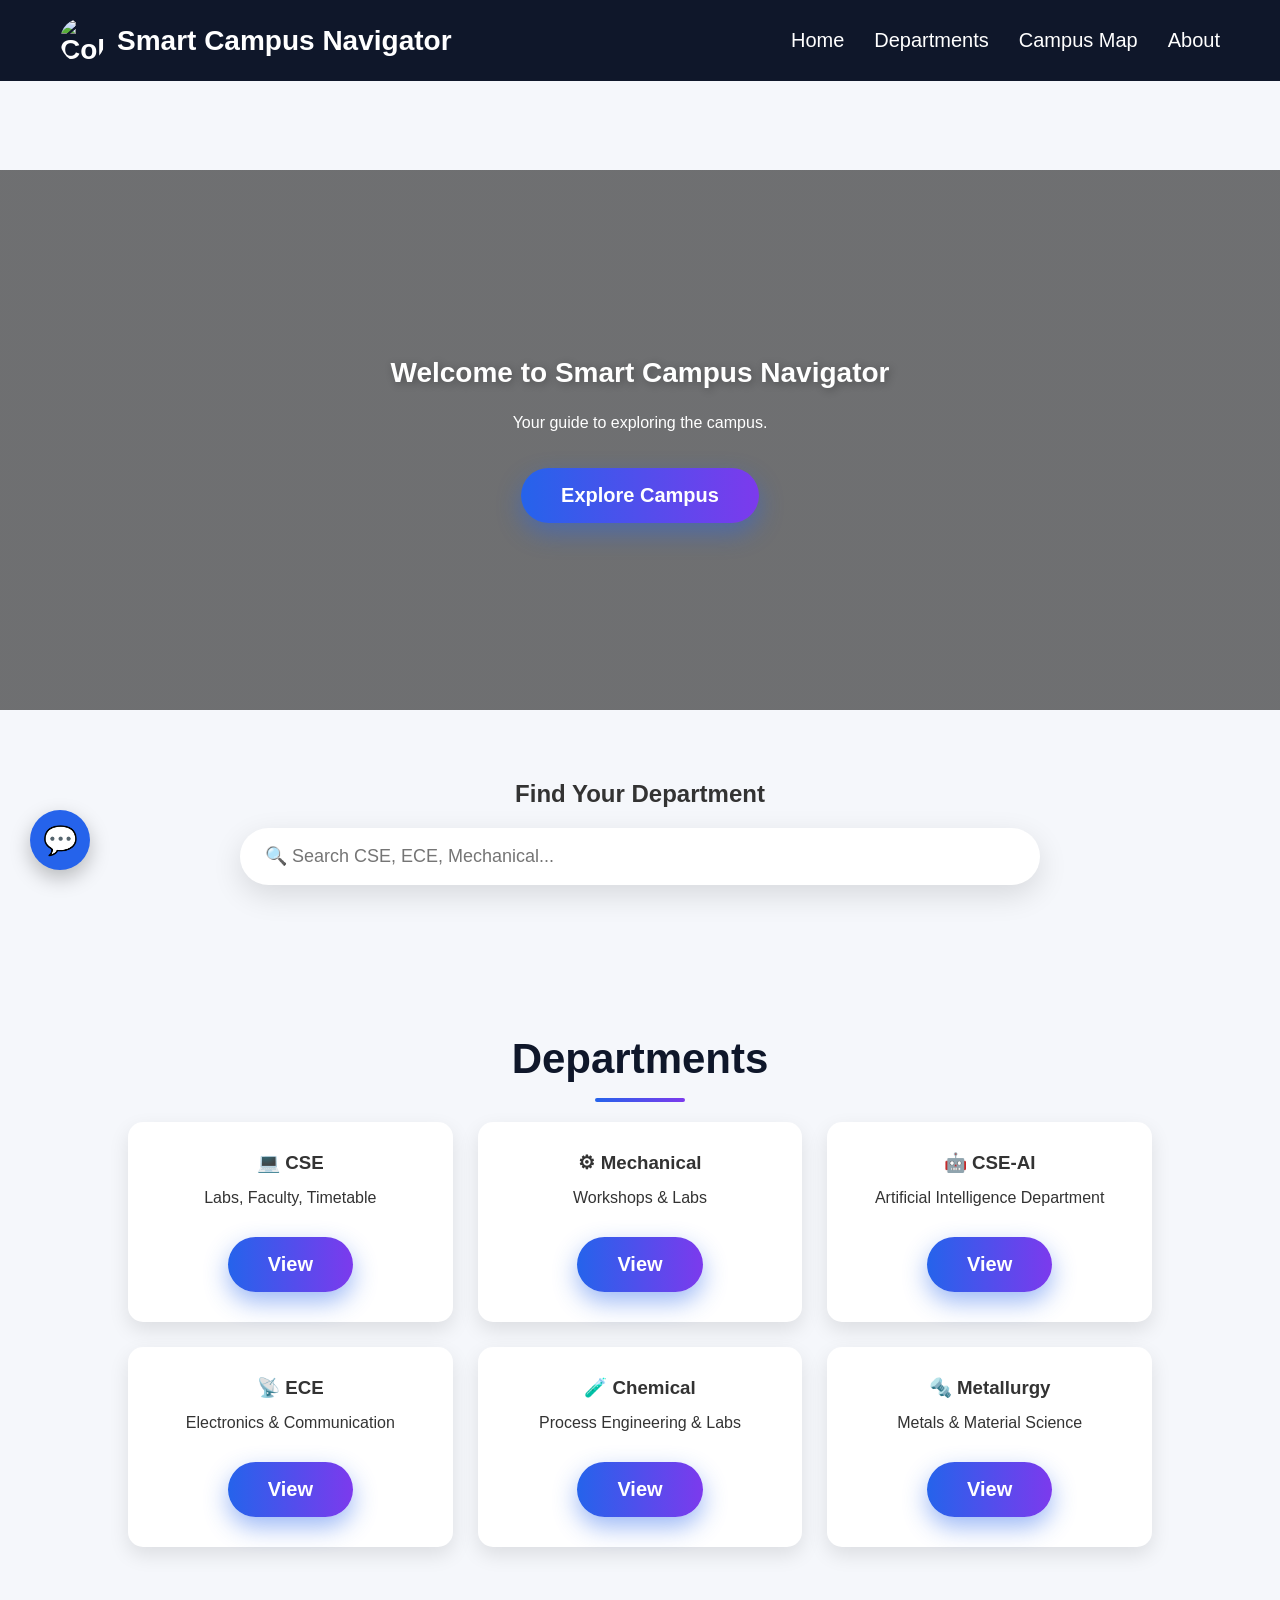
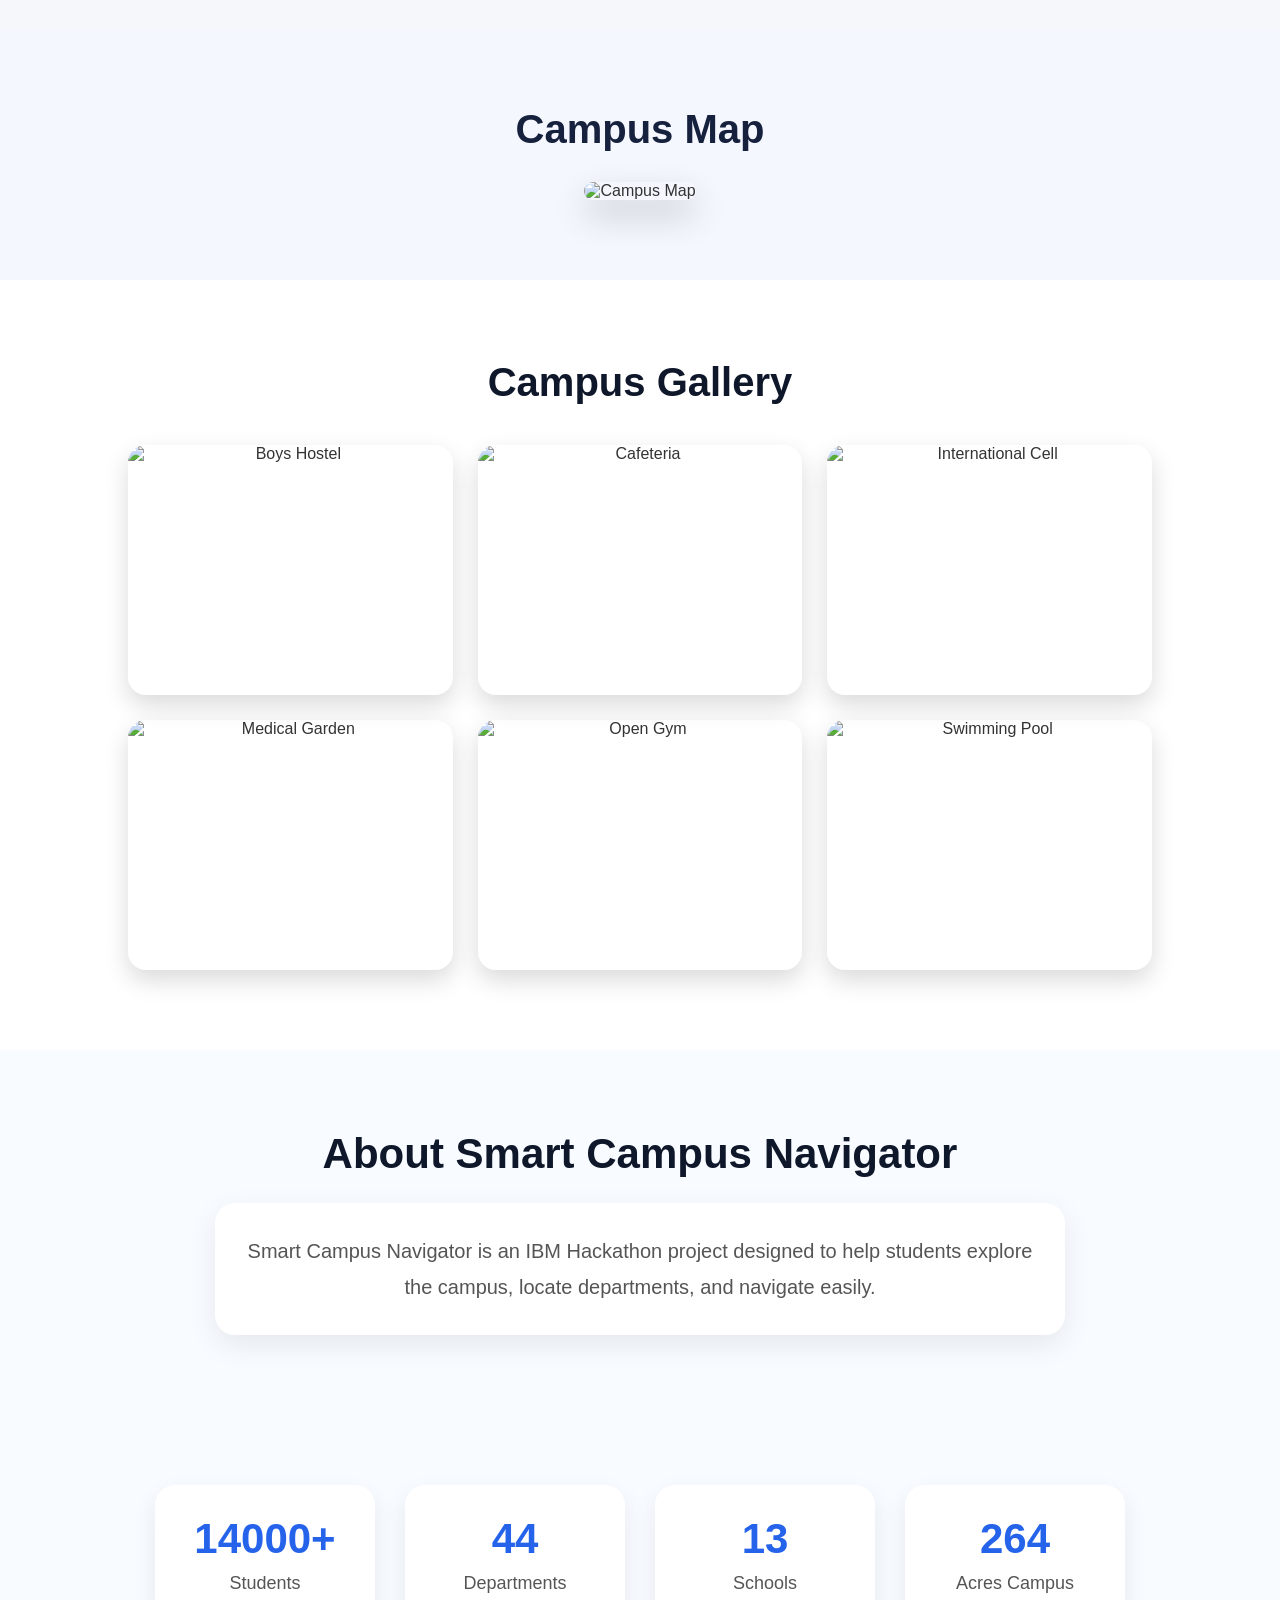
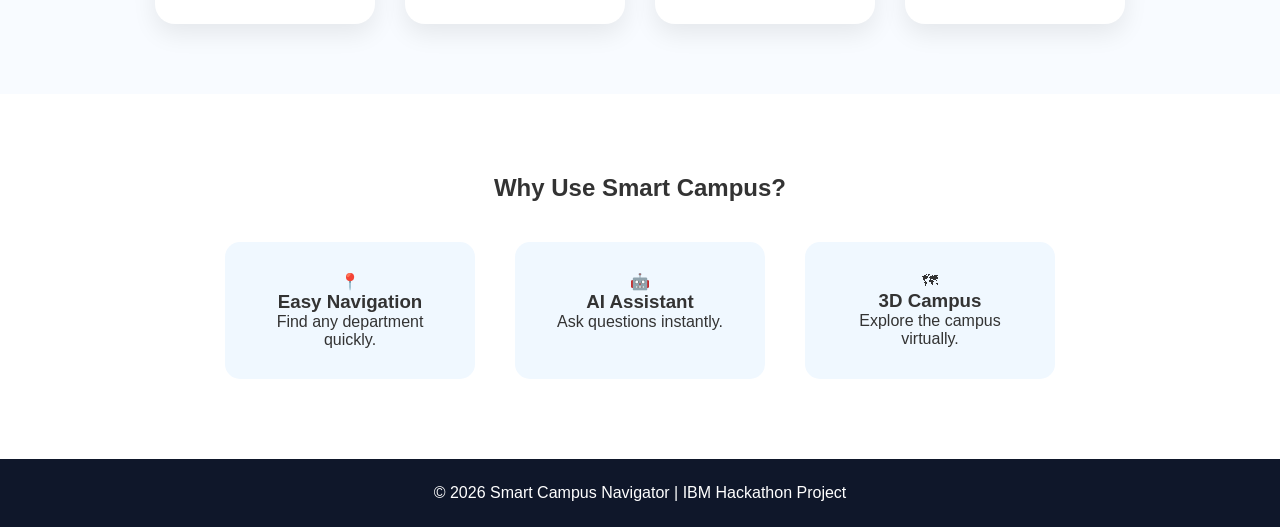
==== index.html @ 87d6265c "Add files via upload Initial project upload" ====
<!DOCTYPE html>
<html lang="en">
<head>
    <meta charset="UTF-8">
    <meta name="viewport" content="width=device-width, initial-scale=1.0">
    <title>Smart Campus Navigator</title>
    <link rel="stylesheet" href="style.css">
</head>
<!-- AI Chat Button -->
<div id="chat-btn">💬</div>

<!-- Chat Box -->
<div id="chat-box">
    <div class="chat-header">
        Smart Campus AI
        <span id="close-chat">✖</span>
    </div>

    <div class="chat-body" id="chat-body">
        <p><strong>AI:</strong> Hello! Ask me anything about the campus.</p>
    </div>

    <div class="chat-footer">
        <input type="text" id="user-input" placeholder="Ask something...">
        <button id="send-btn">Send</button>
    </div>
</div>
<body>

    <div id="loader">
    <div class="spinner"></div>
</div>

    <!-- Navigation -->
   <header>
    <nav class="navbar">

        <div class="logo">
            <img src="images/logo.png" alt="College Logo">
            <span>Smart Campus Navigator</span>
        </div>
<div class="menu-toggle" id="menu-toggle">
    ☰
</div>
        <ul class="nav-links">
    <li><a href="#home">Home</a></li>
    <li><a href="#departments">Departments</a></li>
    <li><a href="#campus-map">Campus Map</a></li>
    <li><a href="#about">About</a></li>
</ul>

    </nav>

    <!-- Hero Section -->
   <section class="hero" id="home">
    <div class="hero-content">
    <h1>Welcome to Smart Campus Navigator</h1>

    <p>Your guide to exploring the campus.</p>

    <a href="#departments" class="btn">Explore Campus</a>
</div>
</section>

    <!-- Search Section -->
    <section class="search-section">

    <h2>Find Your Department</h2>

   <input
    type="text"
    id="searchInput"
    placeholder="🔍 Search CSE, ECE, Mechanical..."
>

</section>

    <!-- Departments -->
   <section class="departments" id="departments">

        <h2>Departments</h2>

        <div class="cards">

            <div class="card" id="cse">
    <h3>💻 CSE</h3>
    <p>Labs, Faculty, Timetable</p>
    <a href="cse.html" class="btn">View</a>
</div>

            <div class="card" id="mechanical">
                <h3>⚙ Mechanical</h3>
                <p>Workshops & Labs</p>
                <a href="mechanical.html" class="btn">View</a>
            </div>

           <div class="card" id="cse-ai">
    <h3>🤖 CSE-AI</h3>
    <p>Artificial Intelligence Department</p>
    <a href="cse-ai.html" class="btn">View</a>
</div>

            <div class="card" id="ece">
    <h3>📡 ECE</h3>
    <p>Electronics & Communication</p>
    <a href="ece.html" class="btn">View</a>
</div>
<div class="card" id="chemical">
    <h3>🧪 Chemical</h3>
    <p>Process Engineering & Labs</p>
    <a href="chemical.html" class="btn">View</a>
</div>

<div class="card" id="metallurgy">
    <h3>🔩 Metallurgy</h3>
    <p>Metals & Material Science</p>
    <a href="metallurgy.html" class="btn">View</a>
</div>
    </section>
    <section class="campus-map" id="campus-map">

    <h2>Campus Map</h2>

    <img src="images/campus.jpg" alt="Campus Map">

</section>
<section class="gallery">

    <h2>Campus Gallery</h2>

    <div class="gallery-grid">

        <img src="images/boyshostel.jpg" alt="Boys Hostel">

        <img src="images/cafeteria.jpg" alt="Cafeteria">

        <img src="images/internationalcell.jpg" alt="International Cell">

        <img src="images/medical garden.jpg" alt="Medical Garden">

        <img src="images/opengyn.jpg" alt="Open Gym">

        <img src="images/swimmingpool.jpg" alt="Swimming Pool">

    </div>

</section>
<section class="about" id="about">

    <h2>About Smart Campus Navigator</h2>

    <p>
        Smart Campus Navigator is an IBM Hackathon project designed to help
        students explore the campus, locate departments, and navigate easily.
    </p>

</section>

<section class="stats">

    <div class="stat-box">
        <h2>14000+</h2>
        <p>Students</p>
    </div>

    <div class="stat-box">
        <h2>44</h2>
        <p>Departments</p>
    </div>

    <div class="stat-box">
        <h2>13</h2>
        <p>Schools</p>
    </div>

    <div class="stat-box">
        <h2>264</h2>
        <p>Acres Campus</p>
    </div>

</section>

<section class="features">

        <h2>Why Use Smart Campus?</h2>

        <div class="feature-box">

            <div>
                📍<h3>Easy Navigation</h3>
                <p>Find any department quickly.</p>
            </div>

            <div>
                🤖<h3>AI Assistant</h3>
                <p>Ask questions instantly.</p>
            </div>

            <div>
                🗺<h3>3D Campus</h3>
                <p>Explore the campus virtually.</p>
            </div>

        </div>

    </section>

    <button id="topBtn">⬆</button>

    <!-- Footer -->

  <footer id="footer">

        <p>© 2026 Smart Campus Navigator | IBM Hackathon Project</p>

    </footer>

<script src="script.js"></script>
</body>
</html>
---- style.css ----
html{
    scroll-behavior:smooth;
}

*{
    margin:0;
    padding:0;
}

*{
    margin:0;
    padding:0;
    box-sizing:border-box;
    font-family:Arial, Helvetica, sans-serif;
}

html{
    scroll-behavior: smooth;
}

body{
    background:#f5f7fb;
    color:#333;
}

/* Navigation */

.navbar{

    display:flex;
    justify-content:space-between;
    align-items:center;

    background:#0f172a;
    color:white;

    padding:18px 60px;

    position:fixed;

    top:0;

    left:0;

    width:100%;

    z-index:1000;

    box-sizing:border-box;

}

.logo{
    display: flex;
    align-items: center;
    gap: 12px;

    font-size: 28px;
    font-weight: bold;
    color: white;
}

.logo img{
    width: 45px;
    height: 45px;
    object-fit: contain;
    border-radius: 50%;
}

.nav-links{
    display: flex;
    list-style: none;
    gap: 30px;
    margin-left: auto;
    align-items: center;
    padding: 0;
    margin-top: 0;
    margin-bottom: 0;
}

.nav-links a{
    text-decoration: none;
    color: white;
    font-size: 20px;
    font-weight: 500;
    transition: 0.3s;
}

.nav-links a:hover{
    color: #38bdf8;
    border-bottom: 2px solid #38bdf8;
    padding-bottom: 5px;
}

/* Hero */

.hero{

    height:90vh;

    display:flex;
    justify-content:center;
    align-items:center;

    text-align:center;

    background:
        linear-gradient(rgba(0,0,0,0.55), rgba(0,0,0,0.55)),
        url("images/campus.jpg");

    background-size:cover;

    background-position:center;

    background-repeat:no-repeat;

    color:white;

    padding:20px;

    margin-top:80px;
}


.hero h1{

    font-size:28px;

    margin-bottom:20px;

    text-shadow:2px 2px 8px rgba(0,0,0,0.3);

}
.hero p{

    font-size:16px;

    width:70%;

    margin:auto;

    line-height:1.8;

}
.hero{
    height:60vh;
    margin-top:170px;
}

.hero button{

    margin-top:35px;

    padding:16px 40px;

    border:none;

    background:#ffffff;

    color:#2563eb;

    border-radius:50px;

    font-size:20px;

    font-weight:bold;

    cursor:pointer;

    transition:0.3s;

    box-shadow:0 8px 20px rgba(0,0,0,0.25);

}
.hero button:hover{

    transform:translateY(-5px);

    background:#2563eb;

    color:white;

}

/* Search */

.search-section{

    text-align:center;

    padding:70px 20px;

}

.search-section h2{

    margin-bottom:20px;

}

.search-section input{

    width:65%;

    max-width:800px;

    padding:18px 25px;

    border-radius:50px;

    border:none;

    outline:none;

    background:white;

    font-size:18px;

    box-shadow:0 10px 30px rgba(0,0,0,0.12);

    transition:0.3s;

}
.search-section input:focus{

    box-shadow:0 12px 35px rgba(37,99,235,0.35);

}
/* Cards */

.departments{

    padding:80px 10%;

}

.departments h2{

    text-align: center;

    font-size: 42px;

    font-weight: 700;

    color: #0f172a;

    margin-bottom: 20px;

    position: relative;

}
.departments h2::after{

    content: "";

    display: block;

    width: 90px;

    height: 4px;

    background: linear-gradient(90deg,#2563eb,#7c3aed);

    margin: 15px auto 0;

    border-radius: 10px;

}

.cards{

    display:grid;

    grid-template-columns:repeat(auto-fit,minmax(250px,1fr));

    gap:25px;

}

.card{

    background:white;

    padding:30px;

    border-radius:15px;

    text-align:center;

    box-shadow:0 8px 20px rgba(0,0,0,.1);

    transition: 0.3s;

}

 .card:hover{
    transform: translateY(-10px) scale(1.03);
    box-shadow: 0 15px 30px rgba(0,0,0,0.2);
    cursor: pointer;

}
.card h3{

    margin-bottom:15px;

}

.card button{

    margin-top:20px;

    background:linear-gradient(90deg,#2563eb,#4f46e5);

    color:white;

    border:none;

    padding:12px 30px;

    border-radius:30px;

    font-size:16px;

    font-weight:600;

    cursor:pointer;

    transition:.3s;

    box-shadow:0 8px 20px rgba(37,99,235,.30);

}
.card button:hover{

    transform:translateY(-3px);

    box-shadow:0 12px 28px rgba(37,99,235,.45);

}

/* Features */

.features{

    background:white;

    padding:80px 10%;

    text-align:center;

}

.feature-box{

    margin-top:40px;

    display:flex;

    justify-content:center;

    gap:40px;

    flex-wrap:wrap;

}

.feature-box div{

    width:250px;

    padding:30px;

    background:#f0f8ff;

    border-radius:15px;

}

/* Footer */

footer{

    background:#0f172a;

    color:white;

    text-align:center;

    padding:25px;

}
/* Explore Button */

.btn{
    display: inline-block;
    margin-top: 30px;
    padding: 16px 40px;

    background: linear-gradient(90deg,#2563eb,#7c3aed);

    color: white;
    text-decoration: none;

    font-size: 20px;
    font-weight: 600;

    border-radius: 50px;

    transition: all 0.3s ease;

    box-shadow: 0 10px 25px rgba(37,99,235,0.45);
}

.btn:hover{

    transform: translateY(-5px) scale(1.05);

    box-shadow: 0 18px 40px rgba(124,58,237,0.6);

    background: linear-gradient(90deg,#1d4ed8,#9333ea);

}
/* CSE Department Page */

.department-card{

    max-width:700px;

    margin:40px auto;

    background:white;

    padding:35px;

    border-radius:20px;

    box-shadow:0 10px 30px rgba(0,0,0,.12);

    text-align:left;

}

.department-card h3{

    color:#2563eb;

    margin-top:20px;

}

.department-card p{

    margin-top:8px;

    line-height:1.7;

}
/* Campus Map */

.campus-map{
    padding:80px 10%;
    text-align:center;
    background:#f5f7ff;
}

.campus-map h2{
    font-size:40px;
    color:#16213e;
    margin-bottom:30px;
}

.campus-map img{
    width:100%;
    max-width:1000px;
    border-radius:20px;
    box-shadow:0 15px 35px rgba(0,0,0,0.2);
    transition:.4s;
}

.campus-map img:hover{
    transform:scale(1.02);
}
/* Campus Gallery */

.gallery{
    padding:80px 10%;
    background:#ffffff;
    text-align:center;
}

.gallery h2{
    font-size:40px;
    color:#0f172a;
    margin-bottom:40px;
}

.gallery-grid{
    display:grid;
    grid-template-columns:repeat(auto-fit,minmax(280px,1fr));
    gap:25px;
}

.gallery-grid img{
    width:100%;
    height:250px;
    object-fit:cover;
    border-radius:18px;
    box-shadow:0 10px 25px rgba(0,0,0,0.15);
    transition:0.4s;
    cursor:pointer;
}

.gallery-grid img:hover{
    transform:scale(1.05);
    box-shadow:0 18px 35px rgba(0,0,0,0.25);
}
/* About Section */

.about{
    padding:80px 10%;
    text-align:center;
}

.about h2{
    font-size:38px;
    margin-bottom:20px;
    color:#0f172a;
}

.about p{
    max-width:800px;
    margin:auto;
    font-size:20px;
    line-height:1.8;
    color:#555;
}
.about{
    padding:80px 20px;
    text-align:center;
}

.about h2{
    font-size:42px;
    margin-bottom:25px;
    color:#0f172a;
}

.about p{
    max-width:850px;
    margin:auto;
    font-size:20px;
    line-height:1.8;
    color:#555;
}

.about{
    background:#f8fbff;
}

.about p{
    background:white;
    padding:30px;
    border-radius:20px;
    box-shadow:0 10px 30px rgba(0,0,0,0.08);
}

/* Statistics Section */

.stats{
    display:flex;
    justify-content:center;
    gap:30px;
    flex-wrap:wrap;
    padding:70px 20px;
    background:#f8fbff;
}

.stat-box{
    transition: 0.3s;
    background:white;
    padding:30px;
    width:220px;
    text-align:center;
    border-radius:20px;
    box-shadow:0 10px 25px rgba(0,0,0,0.08);
    transition:0.3s;
}

.stat-box:hover{
    transform: translateY(-8px);
}

.stat-box h2{
    color:#2563eb;
    font-size:42px;
    margin-bottom:10px;
}

.stat-box p{
    font-size:18px;
    color:#555;
}

#topBtn{
    position: fixed;
    bottom: 30px;
    right: 30px;

    background: #2563eb;
    color: white;

    border: none;
    border-radius: 50%;

    width: 50px;
    height: 50px;

    font-size: 22px;
    cursor: pointer;

    display: none;

    box-shadow: 0 5px 15px rgba(0,0,0,0.3);

    transition: 0.3s;
}

#topBtn:hover{
    background: #1d4ed8;
    transform: scale(1.1);
}

/* ===== Loader ===== */

#loader{
    position:fixed;
    top:0;
    left:0;
    width:100%;
    height:100%;
    background:white;

    display:flex;
    justify-content:center;
    align-items:center;

    z-index:9999;
}

.spinner{
    width:60px;
    height:60px;

    border:6px solid #ddd;
    border-top:6px solid #2563eb;

    border-radius:50%;

    animation:spin 1s linear infinite;
}

@keyframes spin{

    100%{
        transform:rotate(360deg);
    }

}
.menu-toggle{
    display:none;
    font-size:30px;
    cursor:pointer;
    color:white;
}
/* =========================
   Mobile Responsive
========================= */


@media (max-width:768px){
    /* Hamburger Menu */



    .navbar{
    justify-content:space-between;
    align-items:center;
    padding:20px;
    position:relative;
}

    .nav-links{
        flex-direction:column;
        gap:15px;
        margin-top:15px;
    }
    .menu-toggle{
    display:block;
}

.nav-links{
    display:none;
    width:100%;
    text-align:center;
}

.nav-links.active{
    display:flex;
}

    .cards{
        grid-template-columns:1fr;
    }

    .card{
        width:90%;
        margin:auto;
    }

    .stats{
        flex-direction:column;
        align-items:center;
    }

    .feature-box{
    flex-direction:column;
    align-items:center;
}

.hero h1{
    font-size:32px;
}

.hero p{
    font-size:18px;
}

}
/* ==========================
   AI Chatbot
========================== */

#chat-btn{
    position:fixed;
    bottom:30px;
    left:30px;
    width:60px;
    height:60px;
    background:#2563eb;
    color:white;
    border-radius:50%;
    display:flex;
    justify-content:center;
    align-items:center;
    font-size:28px;
    cursor:pointer;
    box-shadow:0 8px 20px rgba(0,0,0,.25);
    z-index:999;
    transition:.3s;
}

#chat-btn:hover{
    transform:scale(1.1);
}

#chat-box{
    position:fixed;
    bottom:100px;
    left:30px;
    width:320px;
    background:white;
    border-radius:15px;
    box-shadow:0 10px 30px rgba(0,0,0,.2);
    overflow:hidden;
    display:none;
    z-index:999;
}

.chat-header{
    background:#2563eb;
    color:white;
    padding:15px;
    display:flex;
    justify-content:space-between;
    align-items:center;
    font-weight:bold;
}

.chat-body{
    height:250px;
    overflow-y:auto;
    padding:15px;
    background:#f8f9fc;
}

.chat-footer{
    display:flex;
}

.chat-footer input{
    flex:1;
    border:none;
    outline:none;
    padding:12px;
}

.chat-footer button{
    border:none;
    background:#2563eb;
    color:white;
    padding:12px 18px;
    cursor:pointer;
}

#close-chat{
    cursor:pointer;
}
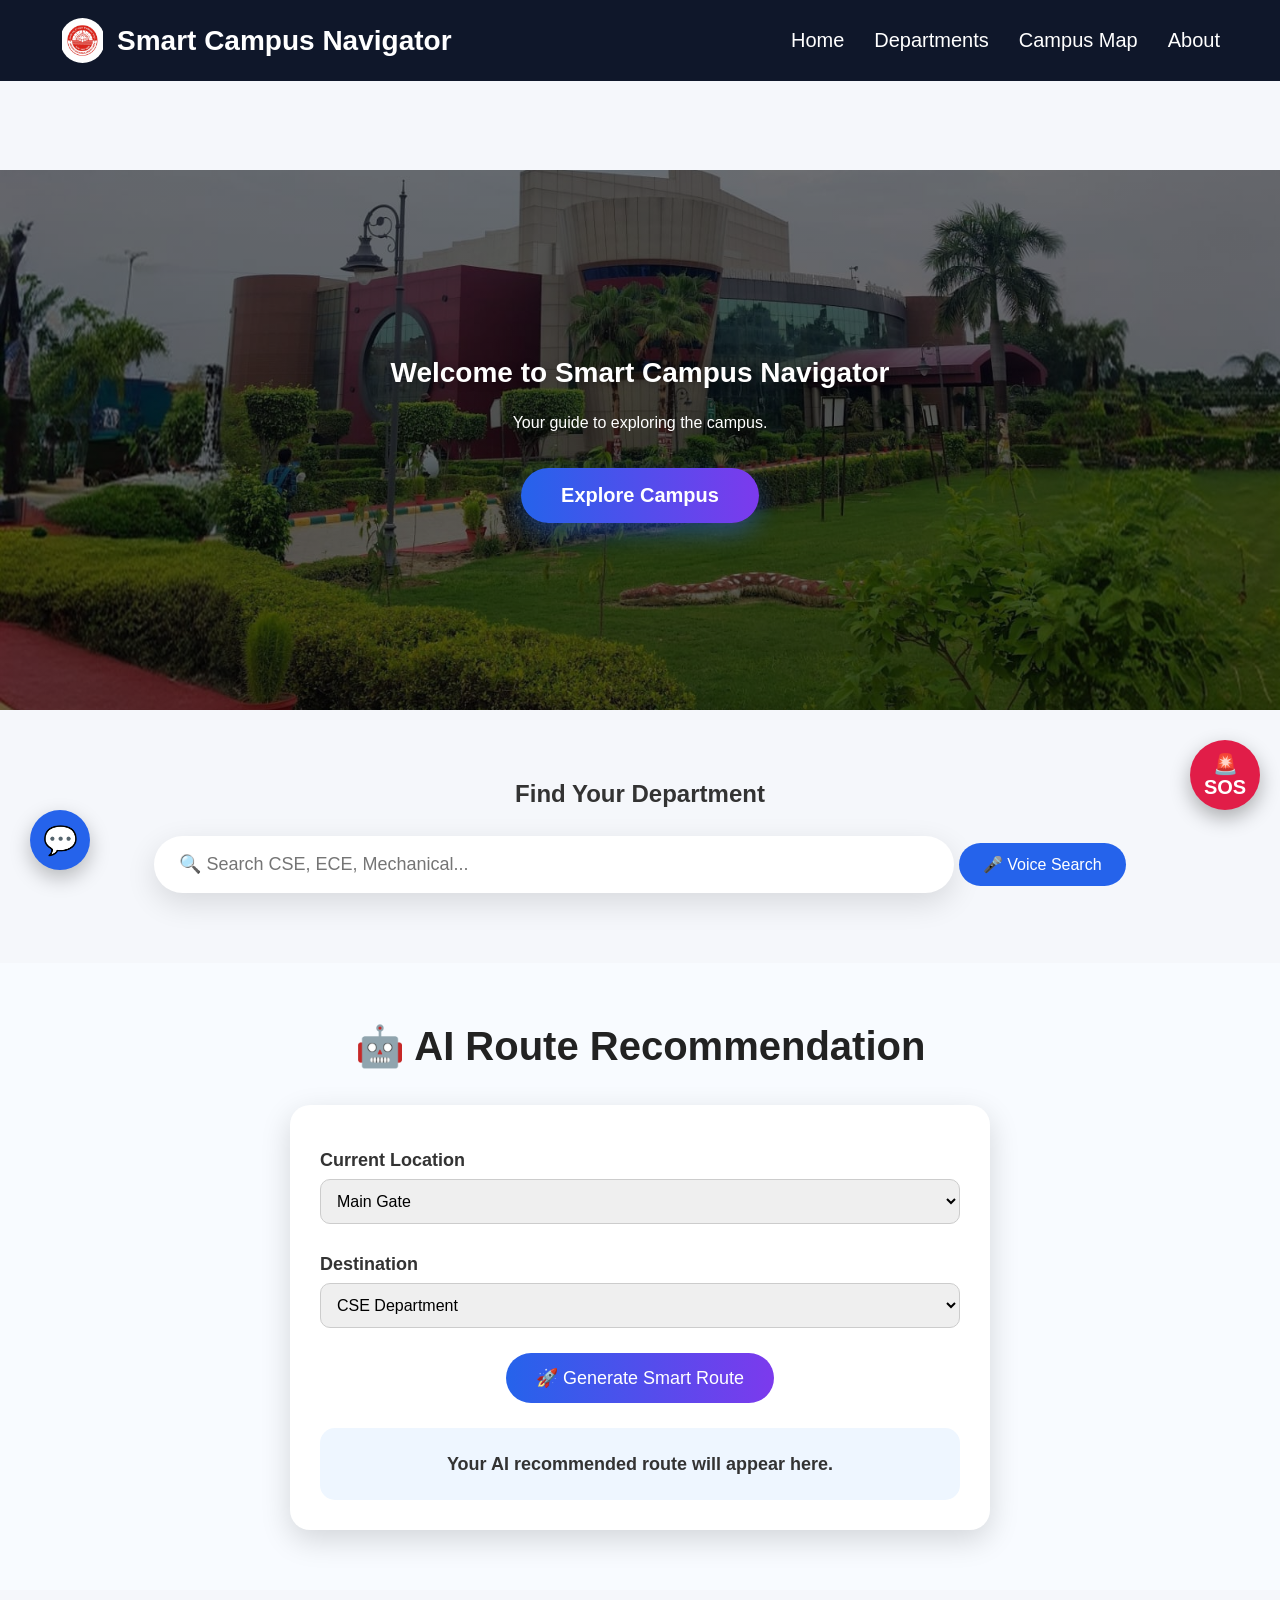
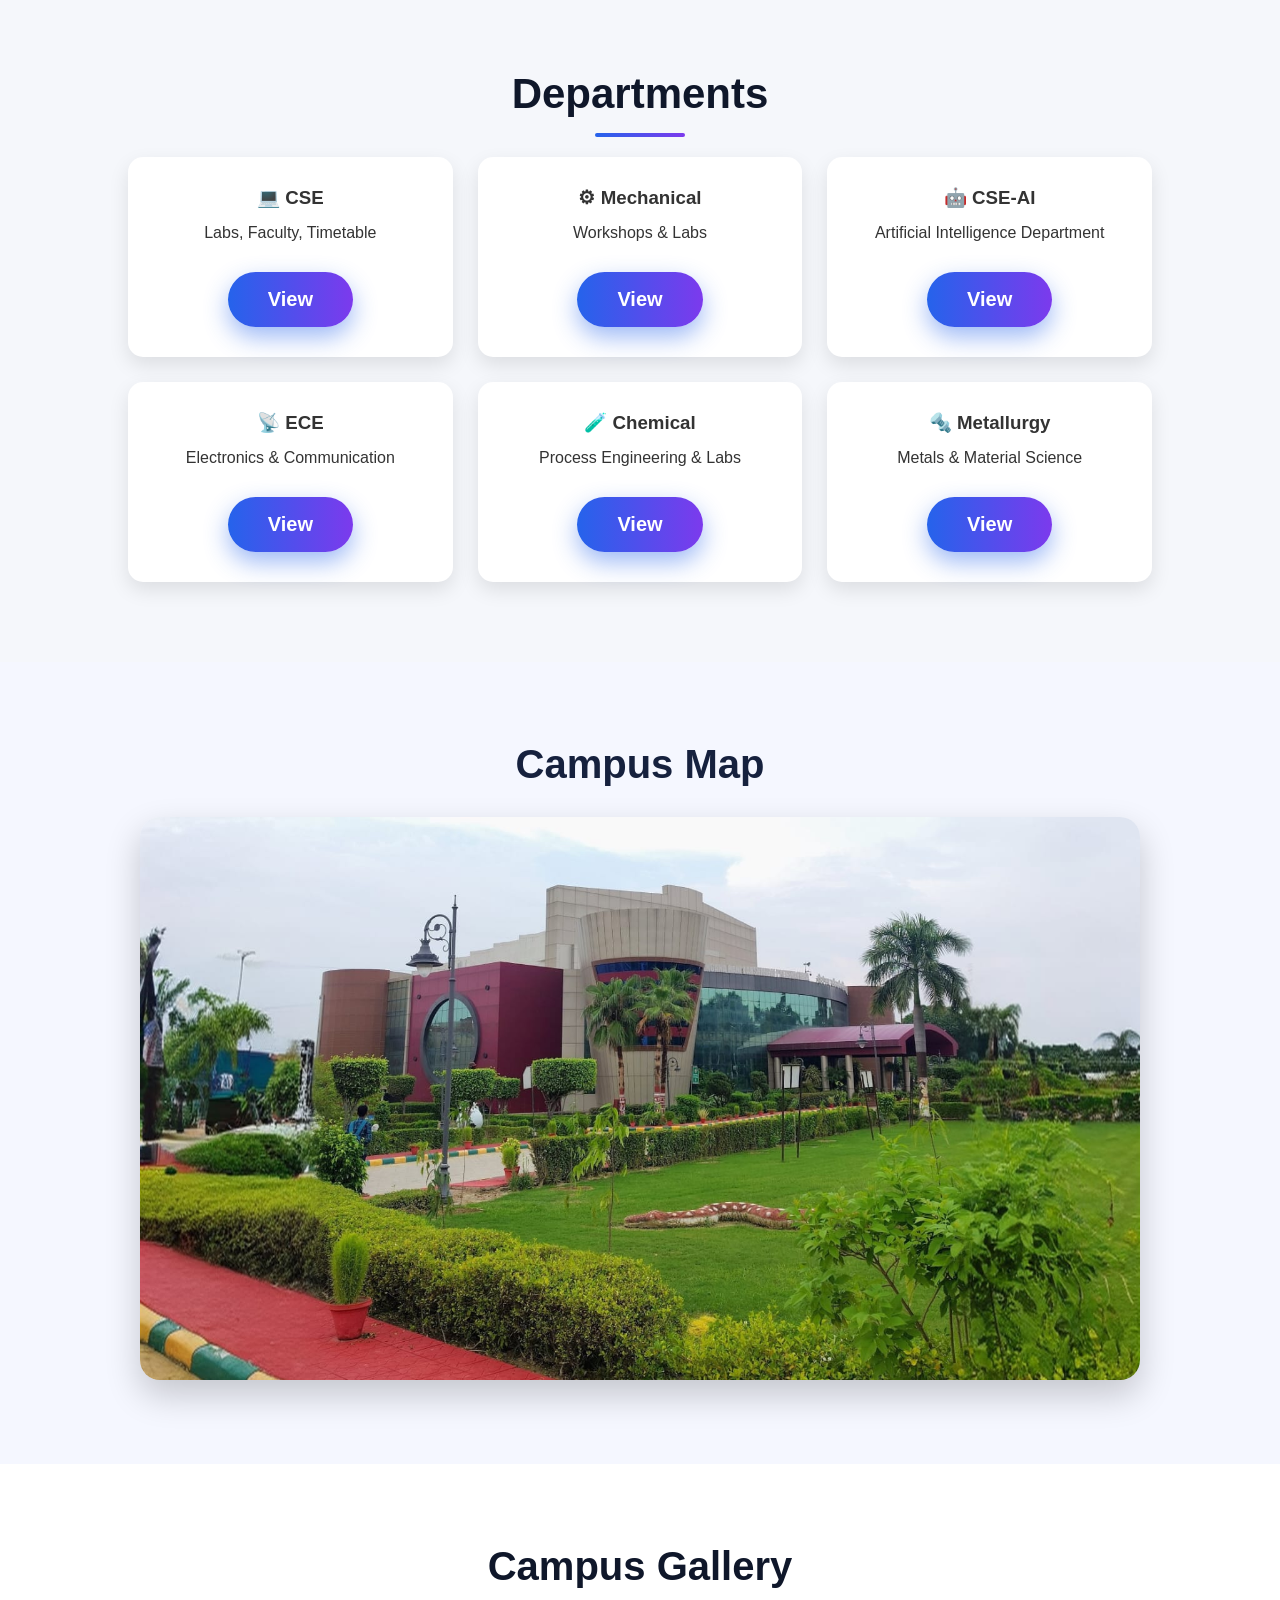
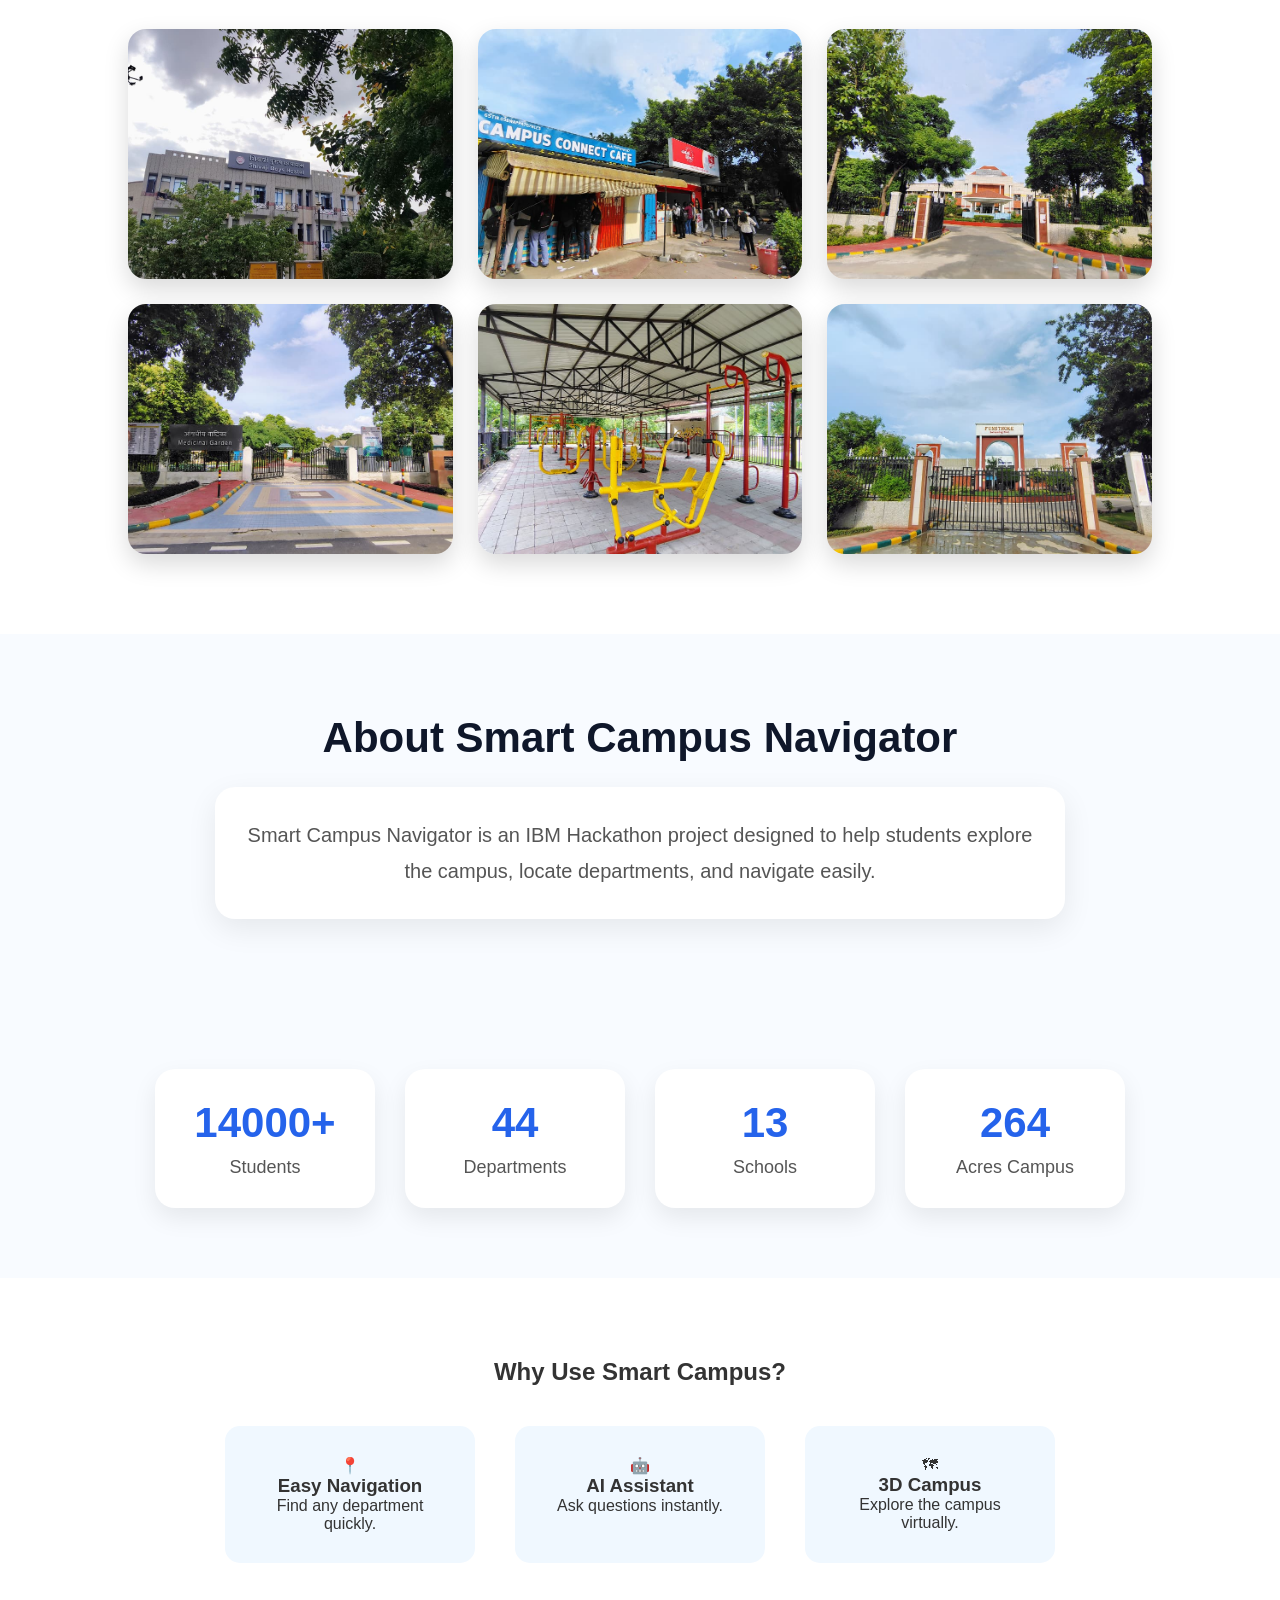
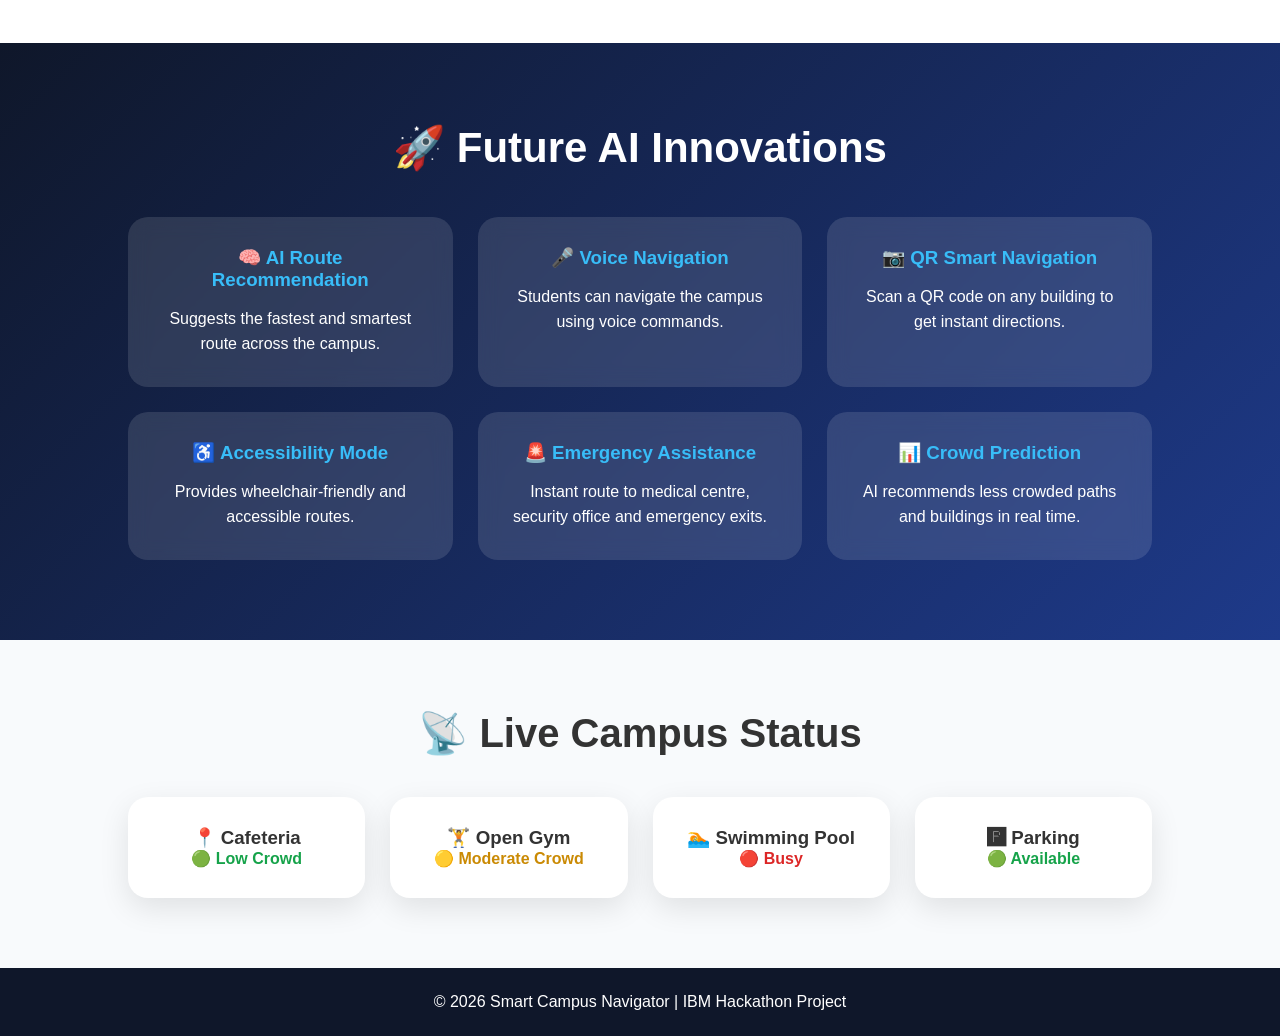
==== commit 47d0b97d: "Add files via upload Updated Smart Campus Navigator" ====
--- a/index.html
+++ b/index.html
@@ -73,6 +73,42 @@
     placeholder="🔍 Search CSE, ECE, Mechanical..."
 >
 
+<button id="voiceBtn" class="voice-btn">
+    🎤 Voice Search
+</button>
+</section>
+
+<!-- AI Route Recommendation -->
+<section class="ai-route">
+    <h2>🤖 AI Route Recommendation</h2>
+
+    <div class="route-card">
+
+        <label><b>Current Location</b></label>
+        <select id="currentLocation">
+            <option>Main Gate</option>
+            <option>Library</option>
+            <option>Admin Block</option>
+            <option>Cafeteria</option>
+        </select>
+
+        <label><b>Destination</b></label>
+        <select id="destination">
+            <option>CSE Department</option>
+            <option>ECE Department</option>
+            <option>Mechanical Department</option>
+            <option>Chemical Department</option>
+        </select>
+
+        <button onclick="generateRoute()" class="route-btn">
+            🚀 Generate Smart Route
+        </button>
+
+        <div id="routeResult" class="route-result">
+            Your AI recommended route will appear here.
+        </div>
+
+    </div>
 </section>
 
     <!-- Departments -->
@@ -204,6 +240,72 @@
         </div>
 
     </section>
+    <section class="future-ai">
+
+    <h2>🚀 Future AI Innovations</h2>
+
+    <div class="future-grid">
+
+        <div class="future-card">
+            <h3>🧠 AI Route Recommendation</h3>
+            <p>Suggests the fastest and smartest route across the campus.</p>
+        </div>
+
+        <div class="future-card">
+            <h3>🎤 Voice Navigation</h3>
+            <p>Students can navigate the campus using voice commands.</p>
+        </div>
+
+        <div class="future-card">
+            <h3>📷 QR Smart Navigation</h3>
+            <p>Scan a QR code on any building to get instant directions.</p>
+        </div>
+
+        <div class="future-card">
+            <h3>♿ Accessibility Mode</h3>
+            <p>Provides wheelchair-friendly and accessible routes.</p>
+        </div>
+
+        <div class="future-card">
+            <h3>🚨 Emergency Assistance</h3>
+            <p>Instant route to medical centre, security office and emergency exits.</p>
+        </div>
+
+        <div class="future-card">
+            <h3>📊 Crowd Prediction</h3>
+            <p>AI recommends less crowded paths and buildings in real time.</p>
+        </div>
+
+    </div>
+
+</section>
+<section class="live-status">
+    <h2>📡 Live Campus Status</h2>
+
+    <div class="status-grid">
+
+        <div class="status-card">
+            <h3>📍 Cafeteria</h3>
+            <span class="green">🟢 Low Crowd</span>
+        </div>
+
+        <div class="status-card">
+            <h3>🏋️ Open Gym</h3>
+            <span class="yellow">🟡 Moderate Crowd</span>
+        </div>
+
+        <div class="status-card">
+            <h3>🏊 Swimming Pool</h3>
+            <span class="red">🔴 Busy</span>
+        </div>
+
+        <div class="status-card">
+            <h3>🅿 Parking</h3>
+            <span class="green">🟢 Available</span>
+        </div>
+
+    </div>
+</section>
 
     <button id="topBtn">⬆</button>
 
@@ -216,5 +318,10 @@
     </footer>
 
 <script src="script.js"></script>
+<button class="sos-btn" onclick="emergencyHelp()">
+    🚨 SOS
+</button>
+
+
 </body>
 </html>
--- a/style.css
+++ b/style.css
@@ -814,4 +814,188 @@
 
 #close-chat{
     cursor:pointer;
+}
+/* ==========================
+   Future AI Section
+========================== */
+
+.future-ai{
+    padding:80px 10%;
+    background:linear-gradient(135deg,#0f172a,#1e3a8a);
+    text-align:center;
+    color:white;
+}
+
+.future-ai h2{
+    font-size:42px;
+    margin-bottom:45px;
+}
+
+.future-grid{
+    display:grid;
+    grid-template-columns:repeat(auto-fit,minmax(260px,1fr));
+    gap:25px;
+}
+
+.future-card{
+    background:rgba(255,255,255,0.12);
+    padding:30px;
+    border-radius:20px;
+    backdrop-filter:blur(10px);
+    transition:.35s;
+}
+
+.future-card:hover{
+    transform:translateY(-8px) scale(1.03);
+    background:rgba(255,255,255,0.2);
+}
+
+.future-card h3{
+    margin-bottom:15px;
+    color:#38bdf8;
+}
+
+.future-card p{
+    line-height:1.6;
+}
+.live-status{
+    padding:70px 10%;
+    text-align:center;
+    background:#f8fafc;
+}
+
+.live-status h2{
+    font-size:40px;
+    margin-bottom:40px;
+}
+
+.status-grid{
+    display:grid;
+    grid-template-columns:repeat(auto-fit,minmax(230px,1fr));
+    gap:25px;
+}
+
+.status-card{
+    background:white;
+    padding:30px;
+    border-radius:20px;
+    box-shadow:0 10px 30px rgba(0,0,0,.1);
+}
+
+.green{
+    color:#16a34a;
+    font-weight:bold;
+}
+
+.yellow{
+    color:#ca8a04;
+    font-weight:bold;
+}
+
+.red{
+    color:#dc2626;
+    font-weight:bold;
+}
+.voice-btn{
+    margin-top:15px;
+    padding:12px 24px;
+    border:none;
+    border-radius:30px;
+    background:#2563eb;
+    color:white;
+    font-size:16px;
+    cursor:pointer;
+    transition:0.3s;
+}
+
+.voice-btn:hover{
+    background:#1d4ed8;
+    transform:scale(1.05);
+}
+.sos-btn{
+    position:fixed;
+    bottom:90px;
+    right:20px;
+    width:70px;
+    height:70px;
+    border:none;
+    border-radius:50%;
+    background:#e11d48;
+    color:white;
+    font-size:20px;
+    font-weight:bold;
+    cursor:pointer;
+    box-shadow:0 8px 20px rgba(0,0,0,.3);
+    z-index:9999;
+    transition:.3s;
+}
+
+.sos-btn:hover{
+    transform:scale(1.1);
+    background:#be123c;
+}
+/* ================= AI Route Recommendation ================= */
+
+.ai-route{
+    padding:60px 20px;
+    text-align:center;
+    background:#f8fbff;
+}
+
+.ai-route h2{
+    font-size:40px;
+    margin-bottom:35px;
+    color:#222;
+}
+
+.route-card{
+    max-width:700px;
+    margin:auto;
+    background:#fff;
+    padding:30px;
+    border-radius:20px;
+    box-shadow:0 10px 30px rgba(0,0,0,0.15);
+}
+
+.route-card label{
+    display:block;
+    text-align:left;
+    margin-top:15px;
+    margin-bottom:8px;
+    font-size:18px;
+}
+
+.route-card select{
+    width:100%;
+    padding:12px;
+    border-radius:10px;
+    border:1px solid #ccc;
+    margin-bottom:15px;
+    font-size:16px;
+}
+
+.route-btn{
+    background:linear-gradient(90deg,#2563eb,#7c3aed);
+    color:white;
+    border:none;
+    padding:14px 30px;
+    border-radius:30px;
+    cursor:pointer;
+    font-size:18px;
+    margin-top:10px;
+    transition:0.3s;
+}
+
+.route-btn:hover{
+    transform:scale(1.05);
+}
+
+.route-result{
+    margin-top:25px;
+    padding:20px;
+    background:#eef6ff;
+    border-radius:15px;
+    font-size:18px;
+    font-weight:bold;
+    line-height:1.8;
 }
